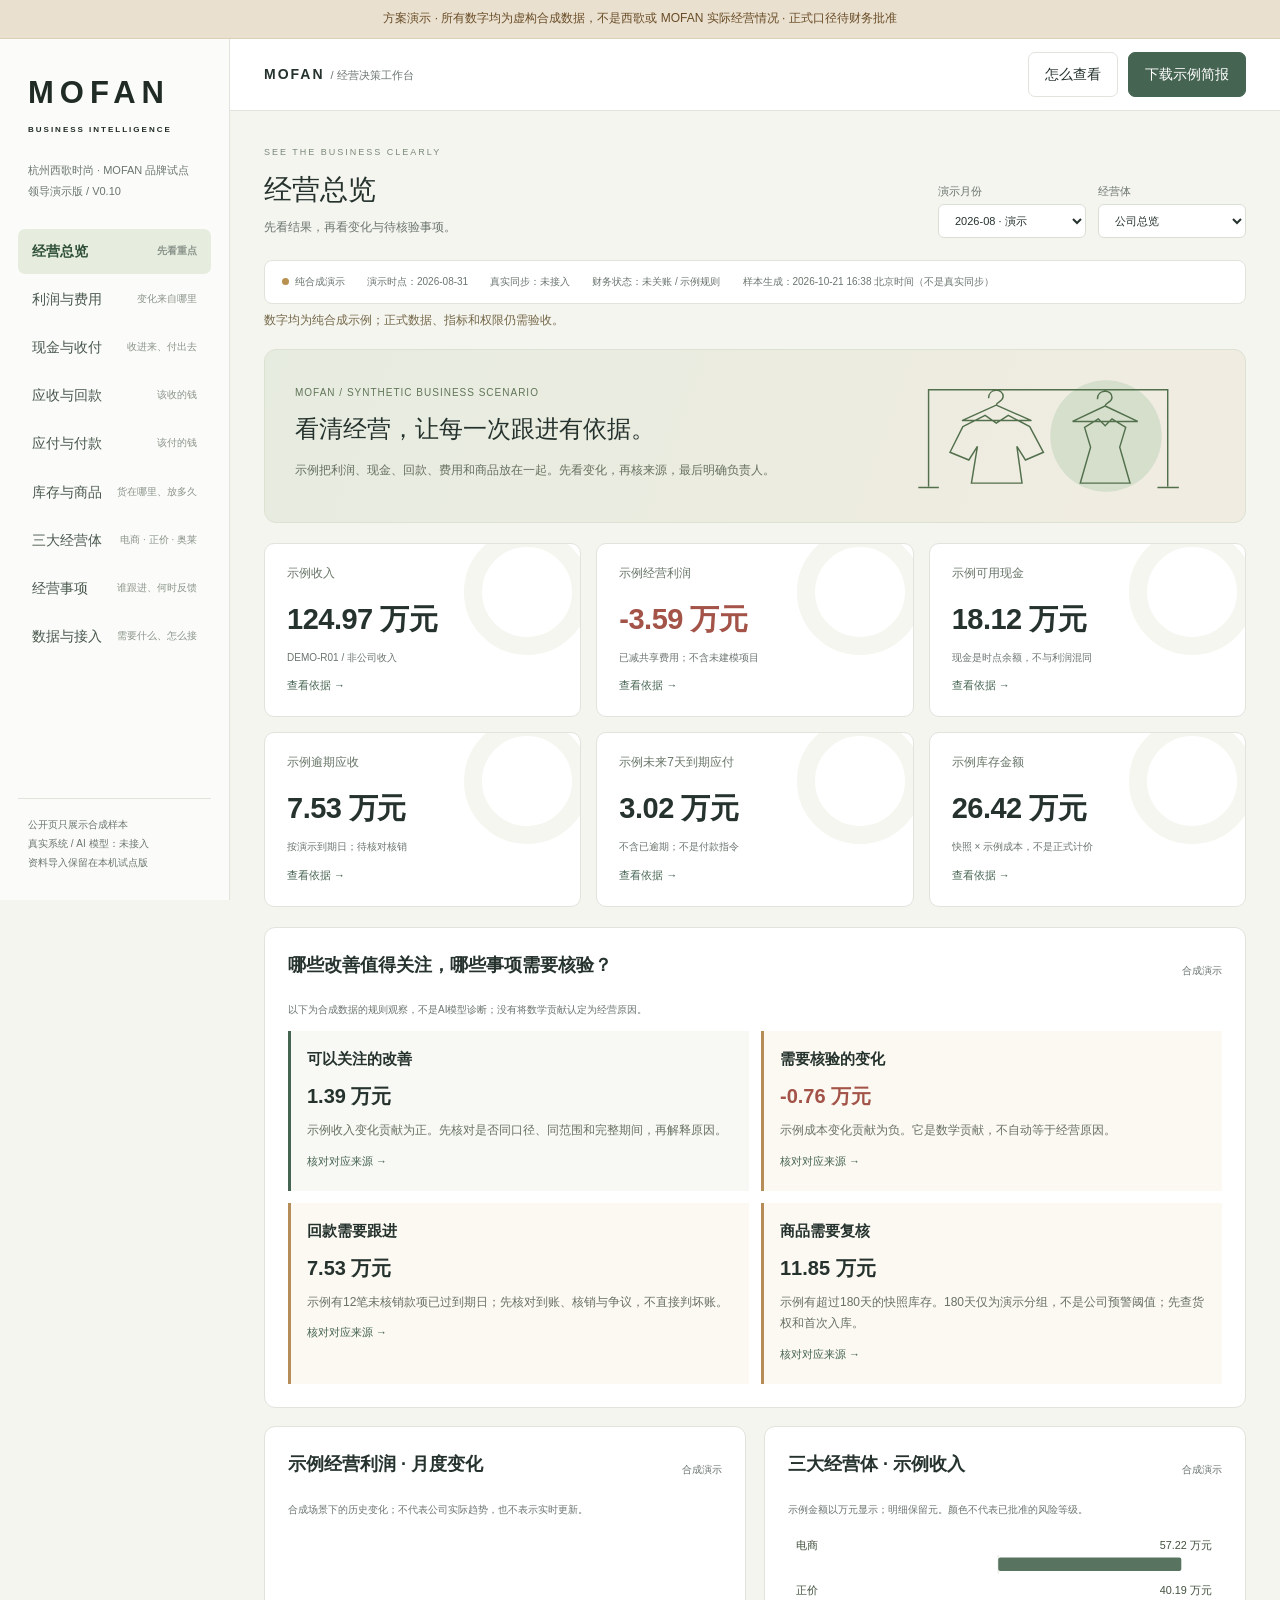
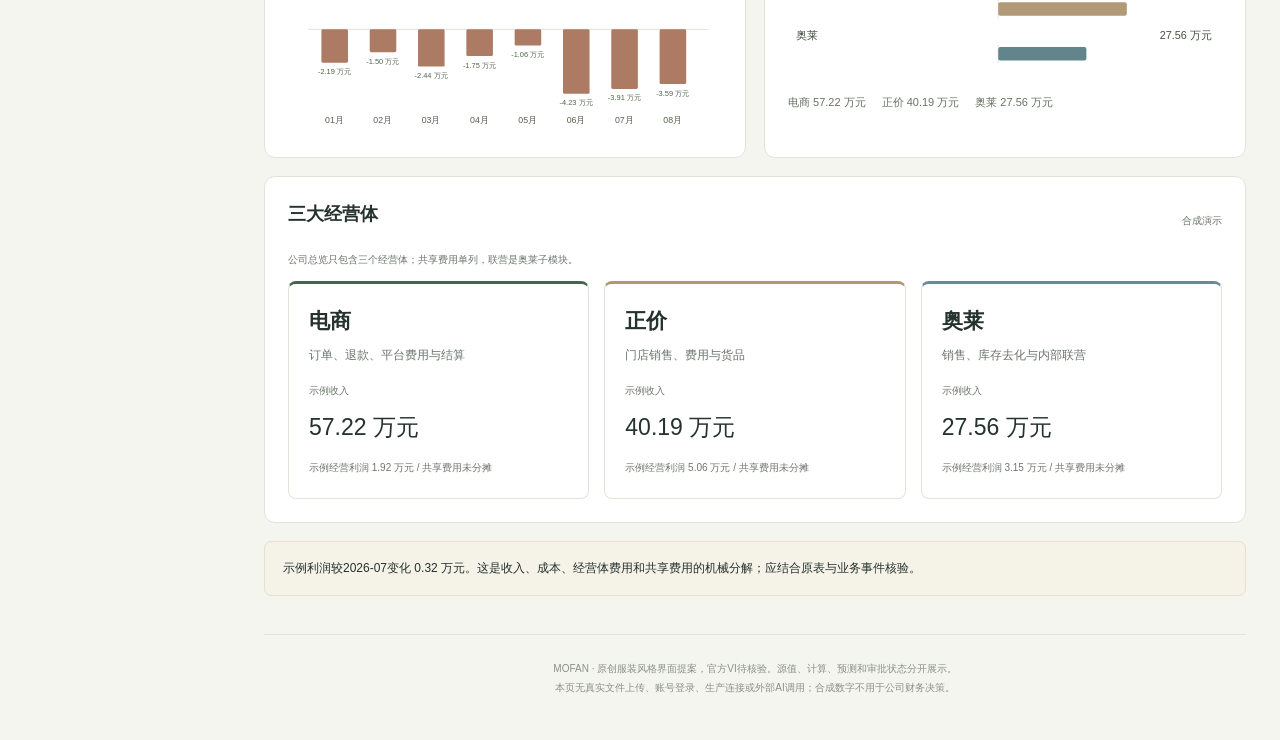
==== index.html @ a92bc0ab "Publish synthetic MOFAN leadership website with setup guide" ====
<!doctype html><html lang="zh-CN"><head><meta charset="utf-8"><meta name="viewport" content="width=device-width,initial-scale=1"><meta name="robots" content="noindex,nofollow"><meta http-equiv="Content-Security-Policy" content="default-src 'self';script-src 'self';style-src 'self';img-src 'self' data:;connect-src 'none';object-src 'none';base-uri 'none';form-action 'none'"><title>MOFAN · 经营驾驶舱｜合成方案演示</title><link rel="stylesheet" href="style.css"><script src="data.js" defer></script><script src="core.js" defer></script><script src="app.js" defer></script></head><body>
<div class="demo-ribbon">方案演示 · 所有数字均为虚构合成数据，不是西歌或 MOFAN 实际经营情况 · 正式口径待财务批准</div>
<aside class="sidebar"><a class="brand" href="#overview">MOFAN<span>BUSINESS INTELLIGENCE</span></a><p class="brand-caption">杭州西歌时尚 · MOFAN 品牌试点<br>领导演示版 / V0.10</p><nav aria-label="经营分析"><button data-page="overview" class="active">经营总览<span>先看重点</span></button><button data-page="profit">利润与费用<span>变化来自哪里</span></button><button data-page="cash">现金与收付<span>收进来、付出去</span></button><button data-page="receivables">应收与回款<span>该收的钱</span></button><button data-page="payables">应付与付款<span>该付的钱</span></button><button data-page="inventory">库存与商品<span>货在哪里、放多久</span></button><button data-page="units">三大经营体<span>电商 · 正价 · 奥莱</span></button><button data-page="actions">经营事项<span>谁跟进、何时反馈</span></button><button data-page="connections">数据与接入<span>需要什么、怎么接</span></button></nav><div class="sidebar-note">公开页只展示合成样本<br>真实系统 / AI 模型：未接入<br>资料导入保留在本机试点版</div></aside>
<div class="workspace"><header><div>MOFAN <span>/ 经营决策工作台</span></div><div class="toolbar"><button id="help-button" class="quiet">怎么查看</button><button id="report-button">下载示例简报</button></div></header><main>
<div class="heading"><div><span class="eyebrow">SEE THE BUSINESS CLEARLY</span><h1 id="page-title">经营总览</h1><p id="page-subtitle"></p></div><div class="filters"><label>演示月份<select id="period"></select></label><label id="unit-label">经营体<select id="unit"><option value="">公司总览</option><option value="ecommerce">电商</option><option value="direct">正价</option><option value="outlet">奥莱</option></select></label></div></div>
<div class="status-strip"><span><i></i>纯合成演示</span><span id="asof"></span><span>真实同步：未接入</span><span>财务状态：未关账 / 示例规则</span><span id="snapshot-time"></span></div>
<p id="feedback" role="status" aria-live="polite"></p><div id="page-content"></div>
<footer>MOFAN · 原创服装风格界面提案，官方VI待核验。源值、计算、预测和审批状态分开展示。<br>本页无真实文件上传、账号登录、生产连接或外部AI调用；合成数字不用于公司财务决策。</footer>
</main></div>
<dialog id="detail-dialog"><div class="dialog-heading"><div><span class="eyebrow">EVIDENCE & DETAILS / DEMO ONLY</span><h2 id="detail-title"></h2></div><button id="close-dialog" class="quiet">关闭 ×</button></div><p id="detail-note"></p><div class="table-tools"><label>搜索明细<input id="detail-search" placeholder="单据 / 合作方 / 商品 / 来源编号"></label><label>排序<select id="detail-sort"><option value="id">来源编号</option><option value="amount_desc">金额从高到低</option><option value="amount_asc">金额从低到高</option></select></label></div><div id="detail-table" class="table-wrap"></div><div class="pagination"><button id="detail-prev" class="quiet">上一页</button><span id="detail-page"></span><button id="detail-next" class="quiet">下一页</button></div><p class="source-note" id="detail-source"></p><a id="source-download" href="assets/DEMO-经营样本.xlsx" download>下载本页对应的合成来源工作簿 →</a></dialog>
<noscript>请启用JavaScript查看交互演示。所有页面只使用合成样本，无真实数据连接。</noscript></body></html>
---- style.css ----
:root{--ink:#25322d;--muted:#6b756e;--green:#466452;--sage:#e5ebe1;--line:#e0e4dc;--paper:#f5f5f0;--orange:#a76a35;--red:#a35347;--blue:#557c85}*{box-sizing:border-box}body{margin:0;font:14px/1.65 -apple-system,BlinkMacSystemFont,"Segoe UI","Microsoft YaHei",sans-serif;color:var(--ink);background:var(--paper)}button,input,select{font:inherit}button,a{touch-action:manipulation}button{cursor:pointer;background:var(--green);border:1px solid var(--green);border-radius:7px;padding:10px 16px;color:#fff;font-weight:500}button:hover{filter:brightness(.95)}button:disabled{opacity:.45;cursor:default}.quiet{background:#fff;border-color:var(--line);color:var(--ink)}a{color:var(--green)}.demo-ribbon{position:sticky;top:0;z-index:30;background:#eae0cf;color:#684c27;text-align:center;padding:9px 18px;font-size:12px;border-bottom:1px solid #dcd0b8}.sidebar{position:fixed;left:0;top:39px;bottom:0;width:230px;background:#fbfcf9;border-right:1px solid var(--line);padding:28px 18px;display:flex;flex-direction:column}.brand{font-size:31px;letter-spacing:6px;text-decoration:none;font-weight:600;color:#202b25;padding:0 10px}.brand span{display:block;font-size:8px;letter-spacing:2px;margin-top:5px}.brand-caption{font-size:11px;line-height:1.9;color:var(--muted);padding:0 10px;margin:24px 0}.sidebar nav{overflow:auto}.sidebar nav button{display:block;width:100%;text-align:left;background:none;color:#4a584e;border:0;padding:11px 14px;margin:3px 0;font-size:14px}.sidebar nav button span{font-size:10px;float:right;color:#8b948b;margin-top:3px}.sidebar nav button.active{background:#e6eddf;color:#2f5037;font-weight:600}.sidebar-note{font-size:10px;color:var(--muted);line-height:1.9;margin-top:auto;border-top:1px solid var(--line);padding:16px 10px 0}.workspace{margin-left:230px}header{height:72px;background:#fff;border-bottom:1px solid var(--line);padding:0 34px;display:flex;justify-content:space-between;align-items:center;gap:14px}header>div:first-child{font-weight:600;letter-spacing:2px}header span{font-size:11px;font-weight:400;letter-spacing:0;color:var(--muted)}.toolbar{display:flex;gap:10px;flex-wrap:wrap}main{max-width:1600px;margin:auto;padding:28px 34px}.heading{display:flex;justify-content:space-between;align-items:flex-end;gap:18px;margin-bottom:22px}.eyebrow{font-size:9px;letter-spacing:2px;color:#7b8979}h1{font-size:28px;font-weight:550;margin:5px 0}h2{font-size:18px;margin:0 0 12px;font-weight:600}h3{font-size:15px;margin:0 0 8px}p{margin:7px 0 12px}.heading p{color:var(--muted);font-size:12px;margin:0}.filters{display:flex;gap:12px;flex-shrink:0}label{display:block;font-size:11px;color:var(--muted)}select,input{display:block;background:#fff;color:var(--ink);border:1px solid #d9dfd4;border-radius:6px;padding:9px 12px;margin-top:4px;min-width:148px}.status-strip{display:flex;flex-wrap:wrap;gap:12px 22px;font-size:10px;color:var(--muted);padding:13px 17px;border:1px solid var(--line);border-radius:8px;background:#fff}.status-strip i{display:inline-block;width:7px;height:7px;background:#b89050;border-radius:50%;margin-right:6px}#feedback{font-size:12px;min-height:14px;color:#746848}.hero{display:grid;grid-template-columns:1.8fr 1fr;align-items:center;background:linear-gradient(110deg,#e7ece0,#f1ece1);border:1px solid #dbe2d2;border-radius:12px;padding:26px 30px;margin:18px 0}.hero h2{font-size:24px;font-weight:500;margin:6px 0 12px}.hero p{font-size:12px;color:#65705f}.hero svg{width:100%;height:120px}.hero-tag{font-size:10px;letter-spacing:1px;color:#617558}.kpi-grid{display:grid;grid-template-columns:repeat(3,minmax(0,1fr));gap:15px;margin:20px 0}.kpi{background:#fff;border:1px solid var(--line);border-radius:10px;padding:20px 22px;position:relative;overflow:hidden}.kpi:before{content:"";position:absolute;right:-10px;top:-15px;width:90px;height:90px;border:18px solid #f4f6ef;border-radius:50%}.kpi>span{display:block;color:#687568;font-size:12px}.kpi strong{display:block;font-size:29px;font-weight:600;letter-spacing:-.5px;margin:12px 0 6px;position:relative;overflow-wrap:anywhere}.kpi small{display:block;font-size:10px;color:var(--muted)}.kpi .kpi-link{background:none;border:0;color:var(--green);padding:10px 0 0;font-size:11px}.negative{color:var(--red)}.positive{color:var(--green)}.grid{display:grid;grid-template-columns:repeat(2,minmax(0,1fr));gap:18px;margin:18px 0}.panel{border:1px solid var(--line);background:#fff;border-radius:11px;padding:23px;min-width:0;margin:18px 0}.grid>.panel{margin:0}.panel-head{display:flex;justify-content:space-between;align-items:center;gap:12px;margin-bottom:9px}.panel-head small,.panel-note{font-size:10px;color:var(--muted)}.panel-note{line-height:1.8}.chart{width:100%;display:block;height:auto}.chart-legend{display:flex;gap:8px 16px;flex-wrap:wrap;font-size:11px;color:#677361;margin-top:8px}.chip,.badge{display:inline-block;padding:4px 8px;background:#eef2e8;border:1px solid #e0e7d6;color:#5d7052;font-size:10px;border-radius:4px}.chip.warn{background:#f6ebdf;color:#986331;border-color:#ecdac1}.insight-grid{display:grid;grid-template-columns:repeat(2,minmax(0,1fr));gap:12px}.insight{background:#f8f9f4;border-left:3px solid var(--green);padding:16px}.insight.attention{border-left-color:#b68d59;background:#fcf9f3}.insight strong{display:block;margin:7px 0;font-size:20px}.insight p{font-size:12px;color:#687163;line-height:1.8;margin-bottom:5px}.insight button{background:none;border:0;padding:5px 0;color:var(--green);font-size:11px}.unit-grid{display:grid;grid-template-columns:repeat(3,minmax(0,1fr));gap:15px}.unit-tile{border:1px solid var(--line);border-top:3px solid var(--green);padding:20px;border-radius:8px;background:#fff;text-align:left;color:var(--ink)}.unit-tile:nth-child(2){border-top-color:#b19775}.unit-tile:nth-child(3){border-top-color:#6a8b92}.unit-tile h3{font-size:21px}.unit-tile p{font-size:12px;color:var(--muted)}.unit-tile strong{font-size:23px;font-weight:500;display:block;margin:8px 0}.unit-tile>small{font-size:10px;color:#6f776d}.metric-row{display:flex;justify-content:space-between;border-bottom:1px solid #edf0e7;padding:10px 0;font-size:12px;gap:12px}.metric-row strong{font-size:15px}.note-box{background:#f5f2e8;border:1px solid #e8dfcd;padding:15px 18px;font-size:12px;line-height:1.9;border-radius:7px;margin:16px 0}.table-wrap{overflow:auto}table{width:100%;border-collapse:collapse;font-size:12px}th{text-align:left;background:#f4f6ef;font-size:11px;color:#687460;font-weight:500;white-space:nowrap}th,td{padding:12px;border-bottom:1px solid #e9ede2;vertical-align:top}td{min-width:80px}td button{font-size:11px;padding:6px 10px}.table-tools{display:flex;gap:12px;margin:16px 0;flex-wrap:wrap}.pagination{display:flex;justify-content:flex-end;align-items:center;gap:12px;margin-top:17px;font-size:12px}.source-note{font-size:10px;color:var(--muted);overflow-wrap:anywhere}.connection-grid{display:grid;grid-template-columns:repeat(3,minmax(0,1fr));gap:12px}.connection-card{border:1px solid var(--line);padding:18px;border-radius:9px}.connection-card h3{margin-bottom:12px}.connection-card p{font-size:11px;color:var(--muted)}.steps{display:grid;grid-template-columns:repeat(4,minmax(0,1fr));gap:12px}.step{padding:15px;border-top:2px solid #b5c4a8;background:#f6f8f1}.step p{font-size:11px;color:var(--muted)}footer{text-align:center;font-size:10px;line-height:1.9;color:#8a9185;margin:38px 0 15px;border-top:1px solid var(--line);padding-top:24px}dialog{width:min(1120px,95vw);max-height:90vh;border:1px solid #dce3d2;border-radius:12px;padding:25px;color:var(--ink)}dialog::backdrop{background:#18231e88}.dialog-heading{display:flex;justify-content:space-between;gap:16px}dialog p{font-size:12px;color:var(--muted)}dialog a{font-size:12px}@media(max-width:1100px){.kpi-grid{grid-template-columns:repeat(2,minmax(0,1fr))}.heading{flex-wrap:wrap}.sidebar{width:200px;padding:22px 12px}.workspace{margin-left:200px}main{padding:24px}.unit-grid,.connection-grid{grid-template-columns:1fr}.steps{grid-template-columns:repeat(2,1fr)}}@media(max-width:760px){.demo-ribbon{position:static;font-size:10px}.sidebar{position:static;width:100%;height:auto;padding:15px}.brand{font-size:26px}.brand span{display:inline;font-size:7px;letter-spacing:1px;margin-left:12px}.brand-caption,.sidebar-note{display:none}.sidebar nav{display:flex;overflow:auto;gap:7px;margin-top:13px}.sidebar nav button{width:auto;white-space:nowrap;padding:9px 12px;font-size:12px}.sidebar nav button span{display:none}.workspace{margin:0}header{padding:12px 16px;height:auto;flex-wrap:wrap}header>div:first-child{font-size:12px}header button{font-size:11px;padding:8px 10px}main{padding:20px 15px}.filters{width:100%;flex-wrap:wrap}select{min-width:135px}.status-strip{gap:6px 12px;font-size:9px}.hero{grid-template-columns:1fr;padding:21px}.hero svg{height:85px}.hero h2{font-size:21px}.kpi-grid{gap:10px}.kpi{padding:16px}.kpi strong{font-size:23px}.kpi small{font-size:9px}.grid,.insight-grid{grid-template-columns:1fr}.panel{padding:18px}.panel h2{font-size:16px}.steps{grid-template-columns:1fr}.panel-head{flex-wrap:wrap}.table-tools{flex-direction:column}dialog{padding:18px}.chart-legend{font-size:10px}}
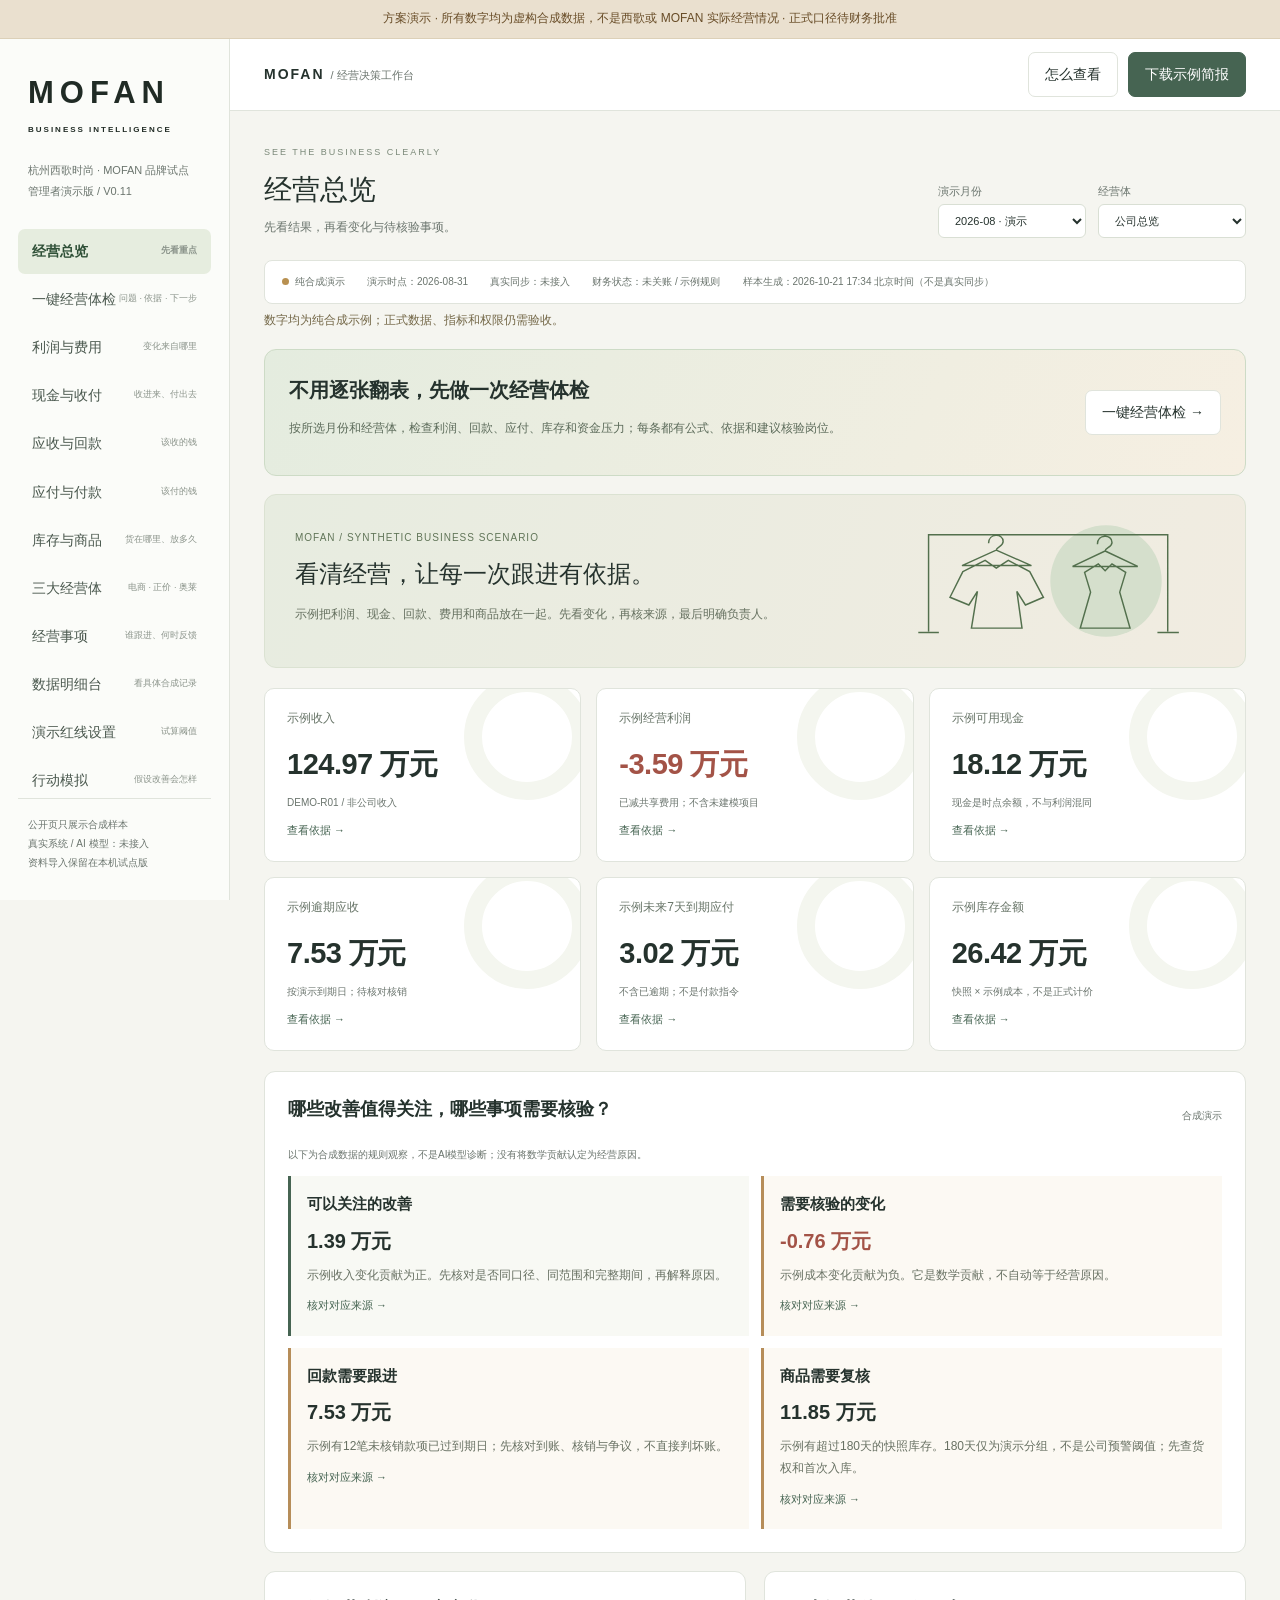
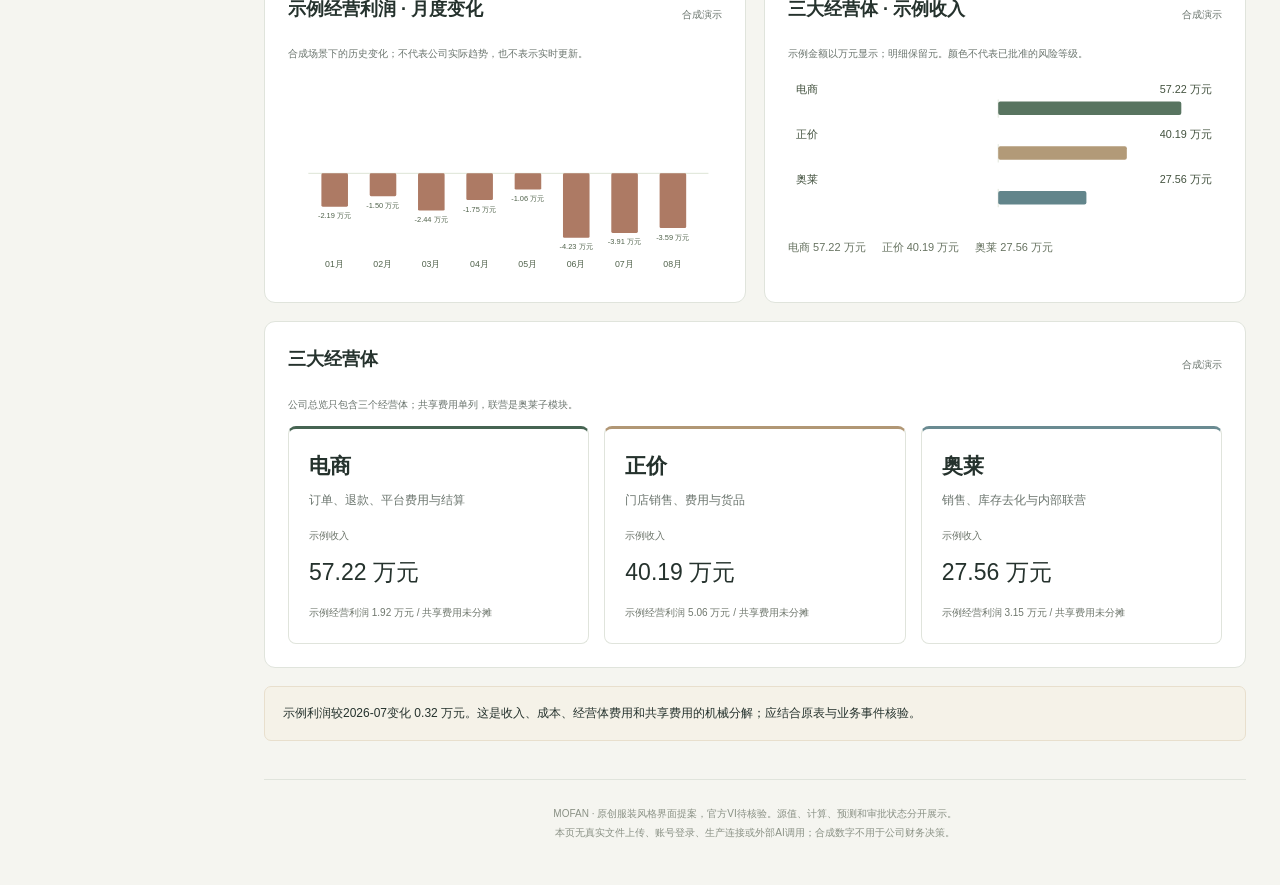
==== commit 348d24a8: "Upgrade V0.11 with explainable business checks, demo redlines and management guide" ====
--- a/index.html
+++ b/index.html
@@ -1,6 +1,6 @@
-<!doctype html><html lang="zh-CN"><head><meta charset="utf-8"><meta name="viewport" content="width=device-width,initial-scale=1"><meta name="robots" content="noindex,nofollow"><meta http-equiv="Content-Security-Policy" content="default-src 'self';script-src 'self';style-src 'self';img-src 'self' data:;connect-src 'none';object-src 'none';base-uri 'none';form-action 'none'"><title>MOFAN · 经营驾驶舱｜合成方案演示</title><link rel="stylesheet" href="style.css"><script src="data.js" defer></script><script src="core.js" defer></script><script src="app.js" defer></script></head><body>
+<!doctype html><html lang="zh-CN"><head><meta charset="utf-8"><meta name="viewport" content="width=device-width,initial-scale=1"><meta name="robots" content="noindex,nofollow"><meta http-equiv="Content-Security-Policy" content="default-src 'self';script-src 'self';style-src 'self';img-src 'self' data:;connect-src 'none';object-src 'none';base-uri 'none';form-action 'none'"><title>MOFAN · 经营驾驶舱｜合成方案演示</title><link rel="stylesheet" href="style.css"><script src="data.js" defer></script><script src="core.js" defer></script><script src="risk-core.js" defer></script><script src="management.js" defer></script><script src="app.js" defer></script></head><body>
 <div class="demo-ribbon">方案演示 · 所有数字均为虚构合成数据，不是西歌或 MOFAN 实际经营情况 · 正式口径待财务批准</div>
-<aside class="sidebar"><a class="brand" href="#overview">MOFAN<span>BUSINESS INTELLIGENCE</span></a><p class="brand-caption">杭州西歌时尚 · MOFAN 品牌试点<br>领导演示版 / V0.10</p><nav aria-label="经营分析"><button data-page="overview" class="active">经营总览<span>先看重点</span></button><button data-page="profit">利润与费用<span>变化来自哪里</span></button><button data-page="cash">现金与收付<span>收进来、付出去</span></button><button data-page="receivables">应收与回款<span>该收的钱</span></button><button data-page="payables">应付与付款<span>该付的钱</span></button><button data-page="inventory">库存与商品<span>货在哪里、放多久</span></button><button data-page="units">三大经营体<span>电商 · 正价 · 奥莱</span></button><button data-page="actions">经营事项<span>谁跟进、何时反馈</span></button><button data-page="connections">数据与接入<span>需要什么、怎么接</span></button></nav><div class="sidebar-note">公开页只展示合成样本<br>真实系统 / AI 模型：未接入<br>资料导入保留在本机试点版</div></aside>
+<aside class="sidebar"><a class="brand" href="#overview">MOFAN<span>BUSINESS INTELLIGENCE</span></a><p class="brand-caption">杭州西歌时尚 · MOFAN 品牌试点<br>管理者演示版 / V0.11</p><nav aria-label="经营分析"><button data-page="overview" class="active">经营总览<span>先看重点</span></button><button data-page="diagnosis">一键经营体检<span>问题 · 依据 · 下一步</span></button><button data-page="profit">利润与费用<span>变化来自哪里</span></button><button data-page="cash">现金与收付<span>收进来、付出去</span></button><button data-page="receivables">应收与回款<span>该收的钱</span></button><button data-page="payables">应付与付款<span>该付的钱</span></button><button data-page="inventory">库存与商品<span>货在哪里、放多久</span></button><button data-page="units">三大经营体<span>电商 · 正价 · 奥莱</span></button><button data-page="actions">经营事项<span>谁跟进、何时反馈</span></button><button data-page="datahub">数据明细台<span>看具体合成记录</span></button><button data-page="watchrules">演示红线设置<span>试算阈值</span></button><button data-page="scenario">行动模拟<span>假设改善会怎样</span></button><button data-page="guide">使用说明<span>四步上手 / 模型边界</span></button><button data-page="connections">数据与接入<span>需要什么、怎么接</span></button></nav><div class="sidebar-note">公开页只展示合成样本<br>真实系统 / AI 模型：未接入<br>资料导入保留在本机试点版</div></aside>
 <div class="workspace"><header><div>MOFAN <span>/ 经营决策工作台</span></div><div class="toolbar"><button id="help-button" class="quiet">怎么查看</button><button id="report-button">下载示例简报</button></div></header><main>
 <div class="heading"><div><span class="eyebrow">SEE THE BUSINESS CLEARLY</span><h1 id="page-title">经营总览</h1><p id="page-subtitle"></p></div><div class="filters"><label>演示月份<select id="period"></select></label><label id="unit-label">经营体<select id="unit"><option value="">公司总览</option><option value="ecommerce">电商</option><option value="direct">正价</option><option value="outlet">奥莱</option></select></label></div></div>
 <div class="status-strip"><span><i></i>纯合成演示</span><span id="asof"></span><span>真实同步：未接入</span><span>财务状态：未关账 / 示例规则</span><span id="snapshot-time"></span></div>
--- a/style.css
+++ b/style.css
@@ -1 +1,6 @@
 :root{--ink:#25322d;--muted:#6b756e;--green:#466452;--sage:#e5ebe1;--line:#e0e4dc;--paper:#f5f5f0;--orange:#a76a35;--red:#a35347;--blue:#557c85}*{box-sizing:border-box}body{margin:0;font:14px/1.65 -apple-system,BlinkMacSystemFont,"Segoe UI","Microsoft YaHei",sans-serif;color:var(--ink);background:var(--paper)}button,input,select{font:inherit}button,a{touch-action:manipulation}button{cursor:pointer;background:var(--green);border:1px solid var(--green);border-radius:7px;padding:10px 16px;color:#fff;font-weight:500}button:hover{filter:brightness(.95)}button:disabled{opacity:.45;cursor:default}.quiet{background:#fff;border-color:var(--line);color:var(--ink)}a{color:var(--green)}.demo-ribbon{position:sticky;top:0;z-index:30;background:#eae0cf;color:#684c27;text-align:center;padding:9px 18px;font-size:12px;border-bottom:1px solid #dcd0b8}.sidebar{position:fixed;left:0;top:39px;bottom:0;width:230px;background:#fbfcf9;border-right:1px solid var(--line);padding:28px 18px;display:flex;flex-direction:column}.brand{font-size:31px;letter-spacing:6px;text-decoration:none;font-weight:600;color:#202b25;padding:0 10px}.brand span{display:block;font-size:8px;letter-spacing:2px;margin-top:5px}.brand-caption{font-size:11px;line-height:1.9;color:var(--muted);padding:0 10px;margin:24px 0}.sidebar nav{overflow:auto}.sidebar nav button{display:block;width:100%;text-align:left;background:none;color:#4a584e;border:0;padding:11px 14px;margin:3px 0;font-size:14px}.sidebar nav button span{font-size:10px;float:right;color:#8b948b;margin-top:3px}.sidebar nav button.active{background:#e6eddf;color:#2f5037;font-weight:600}.sidebar-note{font-size:10px;color:var(--muted);line-height:1.9;margin-top:auto;border-top:1px solid var(--line);padding:16px 10px 0}.workspace{margin-left:230px}header{height:72px;background:#fff;border-bottom:1px solid var(--line);padding:0 34px;display:flex;justify-content:space-between;align-items:center;gap:14px}header>div:first-child{font-weight:600;letter-spacing:2px}header span{font-size:11px;font-weight:400;letter-spacing:0;color:var(--muted)}.toolbar{display:flex;gap:10px;flex-wrap:wrap}main{max-width:1600px;margin:auto;padding:28px 34px}.heading{display:flex;justify-content:space-between;align-items:flex-end;gap:18px;margin-bottom:22px}.eyebrow{font-size:9px;letter-spacing:2px;color:#7b8979}h1{font-size:28px;font-weight:550;margin:5px 0}h2{font-size:18px;margin:0 0 12px;font-weight:600}h3{font-size:15px;margin:0 0 8px}p{margin:7px 0 12px}.heading p{color:var(--muted);font-size:12px;margin:0}.filters{display:flex;gap:12px;flex-shrink:0}label{display:block;font-size:11px;color:var(--muted)}select,input{display:block;background:#fff;color:var(--ink);border:1px solid #d9dfd4;border-radius:6px;padding:9px 12px;margin-top:4px;min-width:148px}.status-strip{display:flex;flex-wrap:wrap;gap:12px 22px;font-size:10px;color:var(--muted);padding:13px 17px;border:1px solid var(--line);border-radius:8px;background:#fff}.status-strip i{display:inline-block;width:7px;height:7px;background:#b89050;border-radius:50%;margin-right:6px}#feedback{font-size:12px;min-height:14px;color:#746848}.hero{display:grid;grid-template-columns:1.8fr 1fr;align-items:center;background:linear-gradient(110deg,#e7ece0,#f1ece1);border:1px solid #dbe2d2;border-radius:12px;padding:26px 30px;margin:18px 0}.hero h2{font-size:24px;font-weight:500;margin:6px 0 12px}.hero p{font-size:12px;color:#65705f}.hero svg{width:100%;height:120px}.hero-tag{font-size:10px;letter-spacing:1px;color:#617558}.kpi-grid{display:grid;grid-template-columns:repeat(3,minmax(0,1fr));gap:15px;margin:20px 0}.kpi{background:#fff;border:1px solid var(--line);border-radius:10px;padding:20px 22px;position:relative;overflow:hidden}.kpi:before{content:"";position:absolute;right:-10px;top:-15px;width:90px;height:90px;border:18px solid #f4f6ef;border-radius:50%}.kpi>span{display:block;color:#687568;font-size:12px}.kpi strong{display:block;font-size:29px;font-weight:600;letter-spacing:-.5px;margin:12px 0 6px;position:relative;overflow-wrap:anywhere}.kpi small{display:block;font-size:10px;color:var(--muted)}.kpi .kpi-link{background:none;border:0;color:var(--green);padding:10px 0 0;font-size:11px}.negative{color:var(--red)}.positive{color:var(--green)}.grid{display:grid;grid-template-columns:repeat(2,minmax(0,1fr));gap:18px;margin:18px 0}.panel{border:1px solid var(--line);background:#fff;border-radius:11px;padding:23px;min-width:0;margin:18px 0}.grid>.panel{margin:0}.panel-head{display:flex;justify-content:space-between;align-items:center;gap:12px;margin-bottom:9px}.panel-head small,.panel-note{font-size:10px;color:var(--muted)}.panel-note{line-height:1.8}.chart{width:100%;display:block;height:auto}.chart-legend{display:flex;gap:8px 16px;flex-wrap:wrap;font-size:11px;color:#677361;margin-top:8px}.chip,.badge{display:inline-block;padding:4px 8px;background:#eef2e8;border:1px solid #e0e7d6;color:#5d7052;font-size:10px;border-radius:4px}.chip.warn{background:#f6ebdf;color:#986331;border-color:#ecdac1}.insight-grid{display:grid;grid-template-columns:repeat(2,minmax(0,1fr));gap:12px}.insight{background:#f8f9f4;border-left:3px solid var(--green);padding:16px}.insight.attention{border-left-color:#b68d59;background:#fcf9f3}.insight strong{display:block;margin:7px 0;font-size:20px}.insight p{font-size:12px;color:#687163;line-height:1.8;margin-bottom:5px}.insight button{background:none;border:0;padding:5px 0;color:var(--green);font-size:11px}.unit-grid{display:grid;grid-template-columns:repeat(3,minmax(0,1fr));gap:15px}.unit-tile{border:1px solid var(--line);border-top:3px solid var(--green);padding:20px;border-radius:8px;background:#fff;text-align:left;color:var(--ink)}.unit-tile:nth-child(2){border-top-color:#b19775}.unit-tile:nth-child(3){border-top-color:#6a8b92}.unit-tile h3{font-size:21px}.unit-tile p{font-size:12px;color:var(--muted)}.unit-tile strong{font-size:23px;font-weight:500;display:block;margin:8px 0}.unit-tile>small{font-size:10px;color:#6f776d}.metric-row{display:flex;justify-content:space-between;border-bottom:1px solid #edf0e7;padding:10px 0;font-size:12px;gap:12px}.metric-row strong{font-size:15px}.note-box{background:#f5f2e8;border:1px solid #e8dfcd;padding:15px 18px;font-size:12px;line-height:1.9;border-radius:7px;margin:16px 0}.table-wrap{overflow:auto}table{width:100%;border-collapse:collapse;font-size:12px}th{text-align:left;background:#f4f6ef;font-size:11px;color:#687460;font-weight:500;white-space:nowrap}th,td{padding:12px;border-bottom:1px solid #e9ede2;vertical-align:top}td{min-width:80px}td button{font-size:11px;padding:6px 10px}.table-tools{display:flex;gap:12px;margin:16px 0;flex-wrap:wrap}.pagination{display:flex;justify-content:flex-end;align-items:center;gap:12px;margin-top:17px;font-size:12px}.source-note{font-size:10px;color:var(--muted);overflow-wrap:anywhere}.connection-grid{display:grid;grid-template-columns:repeat(3,minmax(0,1fr));gap:12px}.connection-card{border:1px solid var(--line);padding:18px;border-radius:9px}.connection-card h3{margin-bottom:12px}.connection-card p{font-size:11px;color:var(--muted)}.steps{display:grid;grid-template-columns:repeat(4,minmax(0,1fr));gap:12px}.step{padding:15px;border-top:2px solid #b5c4a8;background:#f6f8f1}.step p{font-size:11px;color:var(--muted)}footer{text-align:center;font-size:10px;line-height:1.9;color:#8a9185;margin:38px 0 15px;border-top:1px solid var(--line);padding-top:24px}dialog{width:min(1120px,95vw);max-height:90vh;border:1px solid #dce3d2;border-radius:12px;padding:25px;color:var(--ink)}dialog::backdrop{background:#18231e88}.dialog-heading{display:flex;justify-content:space-between;gap:16px}dialog p{font-size:12px;color:var(--muted)}dialog a{font-size:12px}@media(max-width:1100px){.kpi-grid{grid-template-columns:repeat(2,minmax(0,1fr))}.heading{flex-wrap:wrap}.sidebar{width:200px;padding:22px 12px}.workspace{margin-left:200px}main{padding:24px}.unit-grid,.connection-grid{grid-template-columns:1fr}.steps{grid-template-columns:repeat(2,1fr)}}@media(max-width:760px){.demo-ribbon{position:static;font-size:10px}.sidebar{position:static;width:100%;height:auto;padding:15px}.brand{font-size:26px}.brand span{display:inline;font-size:7px;letter-spacing:1px;margin-left:12px}.brand-caption,.sidebar-note{display:none}.sidebar nav{display:flex;overflow:auto;gap:7px;margin-top:13px}.sidebar nav button{width:auto;white-space:nowrap;padding:9px 12px;font-size:12px}.sidebar nav button span{display:none}.workspace{margin:0}header{padding:12px 16px;height:auto;flex-wrap:wrap}header>div:first-child{font-size:12px}header button{font-size:11px;padding:8px 10px}main{padding:20px 15px}.filters{width:100%;flex-wrap:wrap}select{min-width:135px}.status-strip{gap:6px 12px;font-size:9px}.hero{grid-template-columns:1fr;padding:21px}.hero svg{height:85px}.hero h2{font-size:21px}.kpi-grid{gap:10px}.kpi{padding:16px}.kpi strong{font-size:23px}.kpi small{font-size:9px}.grid,.insight-grid{grid-template-columns:1fr}.panel{padding:18px}.panel h2{font-size:16px}.steps{grid-template-columns:1fr}.panel-head{flex-wrap:wrap}.table-tools{flex-direction:column}dialog{padding:18px}.chart-legend{font-size:10px}}
+
+/* 管理者操作与体检，保留服装陈列风格及移动端。 */
+.quick-diagnosis,.decision-hero{background:linear-gradient(115deg,#e4ecdf,#f6efe2);border:1px solid #cddbc6;border-radius:12px;padding:24px;margin:18px 0}.quick-diagnosis{display:flex;align-items:center;justify-content:space-between;gap:20px}.quick-diagnosis p,.decision-hero p{font-size:12px;color:#5c6b5a}.quick-diagnosis button{flex-shrink:0}.management-tools{display:flex;gap:9px;flex-wrap:wrap;margin:14px 0}.management-tools button{font-size:12px}.diagnostic-grid{display:grid;grid-template-columns:repeat(2,minmax(0,1fr));gap:16px;margin:18px 0}.diagnostic-card{background:white;border:1px solid var(--line);border-top:4px solid #9aa597;border-radius:10px;padding:22px;min-width:0}.diagnostic-card.red{border-top-color:#a35347}.diagnostic-card.amber{border-top-color:#b88a48}.diagnostic-card h3{margin:12px 0}.diagnostic-card .diagnostic-value{font-size:25px;display:block}.diagnostic-card p{font-size:12px;color:#62705e;line-height:1.85}.diagnostic-card small{font-size:11px;color:#798473}.rule-input-grid{display:grid;grid-template-columns:repeat(2,minmax(0,1fr));gap:18px;margin:20px 0}.rule-input-grid label{font-size:12px}.rule-input-grid input{width:100%;min-width:0}.rule-input-grid small{font-size:10px;display:block;margin-top:6px}.guide-fold{border-bottom:1px solid var(--line);padding:16px 2px}.guide-fold summary{cursor:pointer;font-weight:600}.guide-fold p{color:#63705e;line-height:1.95;font-size:13px;margin-top:12px}.sidebar nav{min-height:0;flex:1}.sidebar-note{flex-shrink:0}.sidebar nav button span{font-size:9px}.quick-diagnosis h2{font-size:20px}@media(max-width:760px){.diagnostic-grid,.rule-input-grid{grid-template-columns:1fr}.quick-diagnosis{align-items:stretch;flex-direction:column}.sidebar nav{flex:none}.management-tools button{font-size:11px}.diagnostic-card{padding:18px}}
+
+.note-box,.diagnostic-card p,.diagnostic-card small{overflow-wrap:anywhere}
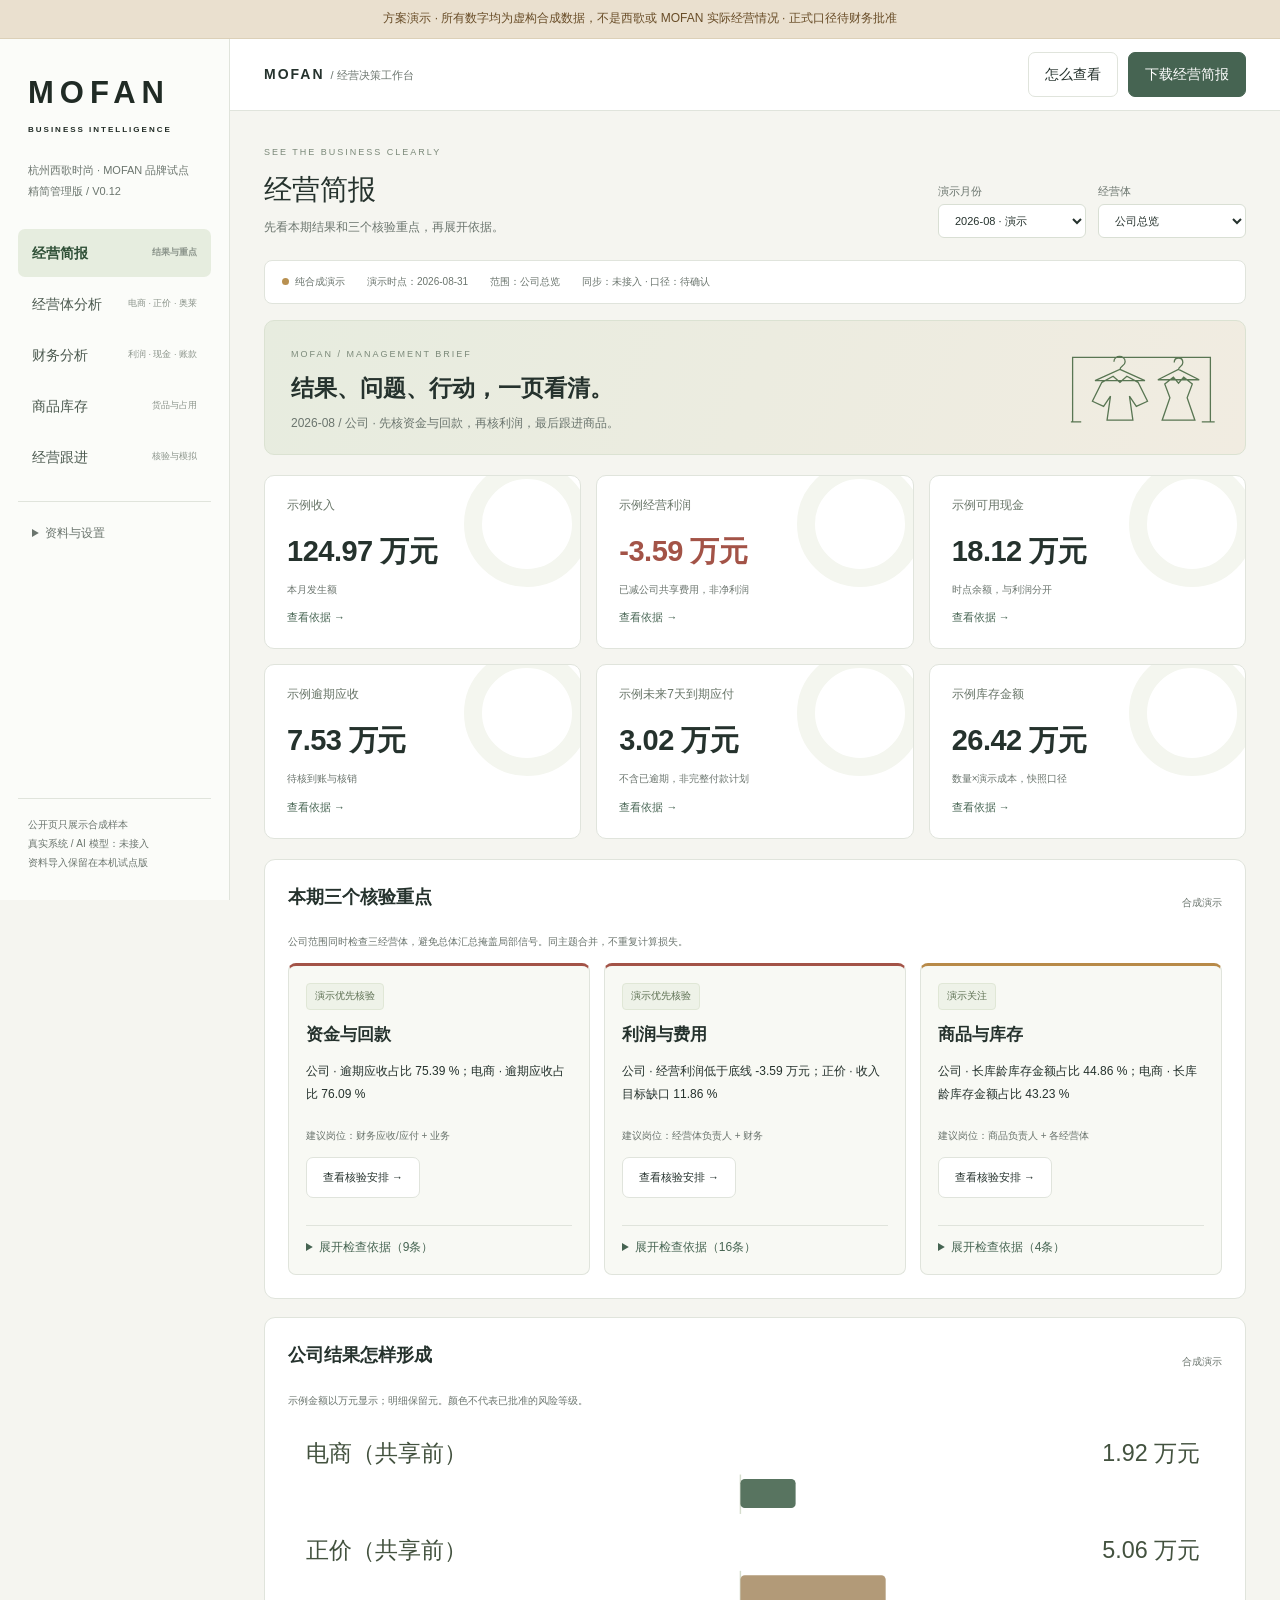
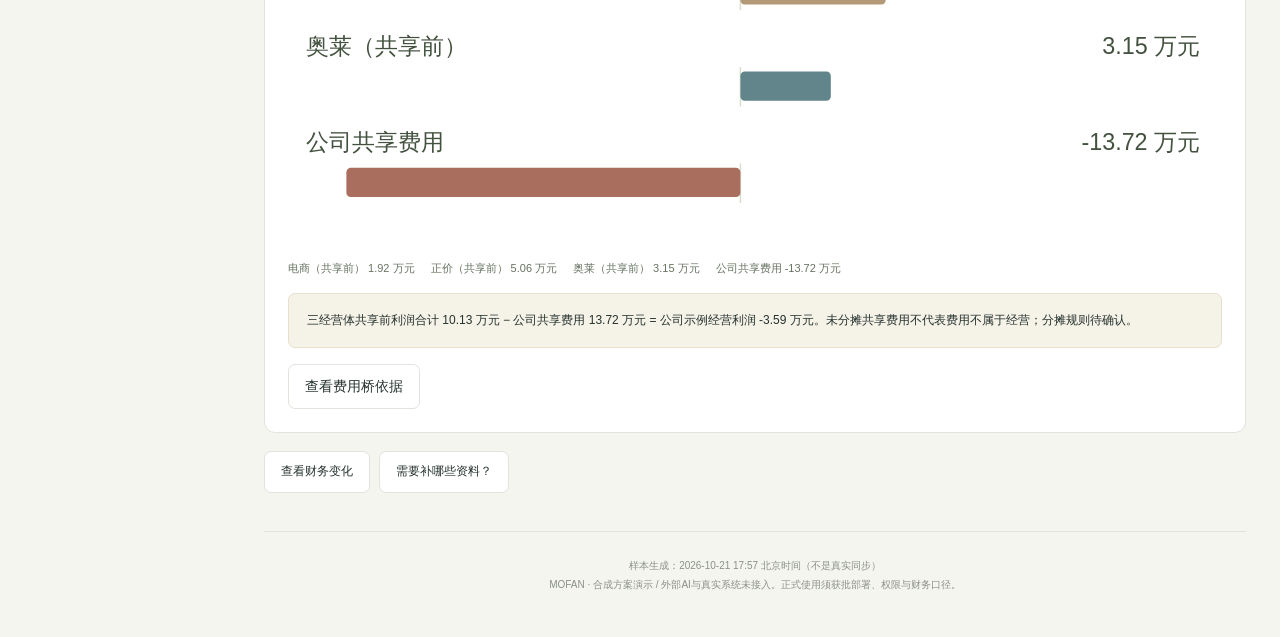
==== commit 41b7e279: "Simplify V0.12 into five management views with grouped checks and company profit bridge" ====
--- a/index.html
+++ b/index.html
@@ -1,11 +1,11 @@
 <!doctype html><html lang="zh-CN"><head><meta charset="utf-8"><meta name="viewport" content="width=device-width,initial-scale=1"><meta name="robots" content="noindex,nofollow"><meta http-equiv="Content-Security-Policy" content="default-src 'self';script-src 'self';style-src 'self';img-src 'self' data:;connect-src 'none';object-src 'none';base-uri 'none';form-action 'none'"><title>MOFAN · 经营驾驶舱｜合成方案演示</title><link rel="stylesheet" href="style.css"><script src="data.js" defer></script><script src="core.js" defer></script><script src="risk-core.js" defer></script><script src="management.js" defer></script><script src="app.js" defer></script></head><body>
 <div class="demo-ribbon">方案演示 · 所有数字均为虚构合成数据，不是西歌或 MOFAN 实际经营情况 · 正式口径待财务批准</div>
-<aside class="sidebar"><a class="brand" href="#overview">MOFAN<span>BUSINESS INTELLIGENCE</span></a><p class="brand-caption">杭州西歌时尚 · MOFAN 品牌试点<br>管理者演示版 / V0.11</p><nav aria-label="经营分析"><button data-page="overview" class="active">经营总览<span>先看重点</span></button><button data-page="diagnosis">一键经营体检<span>问题 · 依据 · 下一步</span></button><button data-page="profit">利润与费用<span>变化来自哪里</span></button><button data-page="cash">现金与收付<span>收进来、付出去</span></button><button data-page="receivables">应收与回款<span>该收的钱</span></button><button data-page="payables">应付与付款<span>该付的钱</span></button><button data-page="inventory">库存与商品<span>货在哪里、放多久</span></button><button data-page="units">三大经营体<span>电商 · 正价 · 奥莱</span></button><button data-page="actions">经营事项<span>谁跟进、何时反馈</span></button><button data-page="datahub">数据明细台<span>看具体合成记录</span></button><button data-page="watchrules">演示红线设置<span>试算阈值</span></button><button data-page="scenario">行动模拟<span>假设改善会怎样</span></button><button data-page="guide">使用说明<span>四步上手 / 模型边界</span></button><button data-page="connections">数据与接入<span>需要什么、怎么接</span></button></nav><div class="sidebar-note">公开页只展示合成样本<br>真实系统 / AI 模型：未接入<br>资料导入保留在本机试点版</div></aside>
-<div class="workspace"><header><div>MOFAN <span>/ 经营决策工作台</span></div><div class="toolbar"><button id="help-button" class="quiet">怎么查看</button><button id="report-button">下载示例简报</button></div></header><main>
+<aside class="sidebar"><a class="brand" href="#overview">MOFAN<span>BUSINESS INTELLIGENCE</span></a><p class="brand-caption">杭州西歌时尚 · MOFAN 品牌试点<br>精简管理版 / V0.12</p><nav aria-label="经营分析"><div class="nav-primary"><button data-page="overview" class="active">经营简报<span>结果与重点</span></button><button data-page="units">经营体分析<span>电商 · 正价 · 奥莱</span></button><button data-page="analysis">财务分析<span>利润 · 现金 · 账款</span></button><button data-page="inventory">商品库存<span>货品与占用</span></button><button data-page="actions">经营跟进<span>核验与模拟</span></button></div><details id="workspace-menu"><summary>资料与设置</summary><button data-page="workbench">专业工作台<span>明细 · 接入 · 规则</span></button></details></nav><div class="sidebar-note">公开页只展示合成样本<br>真实系统 / AI 模型：未接入<br>资料导入保留在本机试点版</div></aside>
+<div class="workspace"><header><div>MOFAN <span>/ 经营决策工作台</span></div><div class="toolbar"><button id="help-button" class="quiet">怎么查看</button><button id="report-button">下载经营简报</button></div></header><main>
 <div class="heading"><div><span class="eyebrow">SEE THE BUSINESS CLEARLY</span><h1 id="page-title">经营总览</h1><p id="page-subtitle"></p></div><div class="filters"><label>演示月份<select id="period"></select></label><label id="unit-label">经营体<select id="unit"><option value="">公司总览</option><option value="ecommerce">电商</option><option value="direct">正价</option><option value="outlet">奥莱</option></select></label></div></div>
-<div class="status-strip"><span><i></i>纯合成演示</span><span id="asof"></span><span>真实同步：未接入</span><span>财务状态：未关账 / 示例规则</span><span id="snapshot-time"></span></div>
+<div class="status-strip"><span><i></i>纯合成演示</span><span id="asof"></span><span id="scope-state"></span><span>同步：未接入 · 口径：待确认</span></div>
 <p id="feedback" role="status" aria-live="polite"></p><div id="page-content"></div>
-<footer>MOFAN · 原创服装风格界面提案，官方VI待核验。源值、计算、预测和审批状态分开展示。<br>本页无真实文件上传、账号登录、生产连接或外部AI调用；合成数字不用于公司财务决策。</footer>
+<footer><span id="snapshot-time"></span><br>MOFAN · 合成方案演示 / 外部AI与真实系统未接入。正式使用须获批部署、权限与财务口径。</footer>
 </main></div>
 <dialog id="detail-dialog"><div class="dialog-heading"><div><span class="eyebrow">EVIDENCE & DETAILS / DEMO ONLY</span><h2 id="detail-title"></h2></div><button id="close-dialog" class="quiet">关闭 ×</button></div><p id="detail-note"></p><div class="table-tools"><label>搜索明细<input id="detail-search" placeholder="单据 / 合作方 / 商品 / 来源编号"></label><label>排序<select id="detail-sort"><option value="id">来源编号</option><option value="amount_desc">金额从高到低</option><option value="amount_asc">金额从低到高</option></select></label></div><div id="detail-table" class="table-wrap"></div><div class="pagination"><button id="detail-prev" class="quiet">上一页</button><span id="detail-page"></span><button id="detail-next" class="quiet">下一页</button></div><p class="source-note" id="detail-source"></p><a id="source-download" href="assets/DEMO-经营样本.xlsx" download>下载本页对应的合成来源工作簿 →</a></dialog>
 <noscript>请启用JavaScript查看交互演示。所有页面只使用合成样本，无真实数据连接。</noscript></body></html>
--- a/style.css
+++ b/style.css
@@ -4,3 +4,11 @@
 .quick-diagnosis,.decision-hero{background:linear-gradient(115deg,#e4ecdf,#f6efe2);border:1px solid #cddbc6;border-radius:12px;padding:24px;margin:18px 0}.quick-diagnosis{display:flex;align-items:center;justify-content:space-between;gap:20px}.quick-diagnosis p,.decision-hero p{font-size:12px;color:#5c6b5a}.quick-diagnosis button{flex-shrink:0}.management-tools{display:flex;gap:9px;flex-wrap:wrap;margin:14px 0}.management-tools button{font-size:12px}.diagnostic-grid{display:grid;grid-template-columns:repeat(2,minmax(0,1fr));gap:16px;margin:18px 0}.diagnostic-card{background:white;border:1px solid var(--line);border-top:4px solid #9aa597;border-radius:10px;padding:22px;min-width:0}.diagnostic-card.red{border-top-color:#a35347}.diagnostic-card.amber{border-top-color:#b88a48}.diagnostic-card h3{margin:12px 0}.diagnostic-card .diagnostic-value{font-size:25px;display:block}.diagnostic-card p{font-size:12px;color:#62705e;line-height:1.85}.diagnostic-card small{font-size:11px;color:#798473}.rule-input-grid{display:grid;grid-template-columns:repeat(2,minmax(0,1fr));gap:18px;margin:20px 0}.rule-input-grid label{font-size:12px}.rule-input-grid input{width:100%;min-width:0}.rule-input-grid small{font-size:10px;display:block;margin-top:6px}.guide-fold{border-bottom:1px solid var(--line);padding:16px 2px}.guide-fold summary{cursor:pointer;font-weight:600}.guide-fold p{color:#63705e;line-height:1.95;font-size:13px;margin-top:12px}.sidebar nav{min-height:0;flex:1}.sidebar-note{flex-shrink:0}.sidebar nav button span{font-size:9px}.quick-diagnosis h2{font-size:20px}@media(max-width:760px){.diagnostic-grid,.rule-input-grid{grid-template-columns:1fr}.quick-diagnosis{align-items:stretch;flex-direction:column}.sidebar nav{flex:none}.management-tools button{font-size:11px}.diagnostic-card{padding:18px}}
 
 .note-box,.diagnostic-card p,.diagnostic-card small{overflow-wrap:anywhere}
+
+/* V0.12：五个日常入口，专业资料按需展开。 */
+.sidebar nav>details{margin-top:20px;border-top:1px solid var(--line);padding-top:14px}.sidebar summary{cursor:pointer;font-size:12px;color:var(--muted);padding:8px 14px}.topic-tabs{display:flex;gap:8px;flex-wrap:wrap;margin:16px 0 22px;border-bottom:1px solid var(--line);padding-bottom:12px}.topic-tabs button{padding:9px 18px}.brief-heading{display:flex;align-items:center;justify-content:space-between;gap:20px;padding:20px 26px;background:linear-gradient(110deg,#e7ecdf,#f1ece1);border:1px solid #dbe2d2;border-radius:10px;margin:16px 0}.brief-heading h2{font-size:23px;margin:6px 0}.brief-heading p{font-size:12px;color:var(--muted);margin:0}.brief-heading svg{width:155px;height:85px;flex-shrink:0}.priority-grid{display:grid;grid-template-columns:repeat(3,minmax(0,1fr));gap:14px}.priority-card{background:#f8f9f4;border:1px solid var(--line);border-top:3px solid #a4afa0;border-radius:8px;padding:17px;min-width:0}.priority-card.red{border-top-color:var(--red)}.priority-card.amber{border-top-color:#b88a48}.priority-card h3{margin:11px 0;font-size:17px}.priority-card p{font-size:12px;line-height:1.9;min-height:56px}.priority-card small{display:block;font-size:10px;color:var(--muted)}.priority-card>button{margin:13px 0;font-size:11px}.support-fold{border-top:1px solid var(--line);margin-top:14px;padding:12px 0 0;min-width:0}.support-fold summary{font-size:12px;color:var(--green);cursor:pointer}.support-fold>.panel{margin:12px 0}.signal-list{margin-top:14px;max-height:400px;overflow:auto}.signal-row{display:flex;flex-wrap:wrap;gap:5px 12px;align-items:center;border-bottom:1px solid var(--line);padding:12px 0;font-size:11px}.signal-row>span{width:100%;font-weight:600}.signal-row button{padding:5px 9px;font-size:10px}.signal-row small{font-size:10px;color:var(--muted)}.action-queue{display:grid;gap:14px}.action-item{padding:18px;border:1px solid var(--line);border-left:3px solid #8b9f7e;border-radius:8px}.action-item h3{margin:9px 0}.action-item p{font-size:12px;color:#596853}.nav-primary button{min-height:48px}.priority-card,.action-item,.brief-heading{overflow-wrap:anywhere}
+@media(max-width:1100px){.priority-grid{grid-template-columns:1fr}.priority-card p{min-height:0}}@media(max-width:760px){.sidebar nav{display:block;overflow:visible}.nav-primary{display:flex;gap:7px;overflow-x:auto}.sidebar nav>details{margin-top:8px;padding-top:4px}.sidebar nav>details>button{display:block}.brief-heading{padding:18px;gap:8px}.brief-heading svg{width:80px;height:70px}.brief-heading h2{font-size:19px}.topic-tabs{gap:7px}.topic-tabs button{font-size:12px;padding:8px 12px}.priority-card p{min-height:0}.signal-list{max-height:320px}.kpi-grid{grid-template-columns:repeat(2,minmax(0,1fr))}}
+
+#feedback:empty{display:none}
+
+.kpi>*{position:relative;z-index:1}@media(max-width:760px){svg.chart text{font-size:22px}}
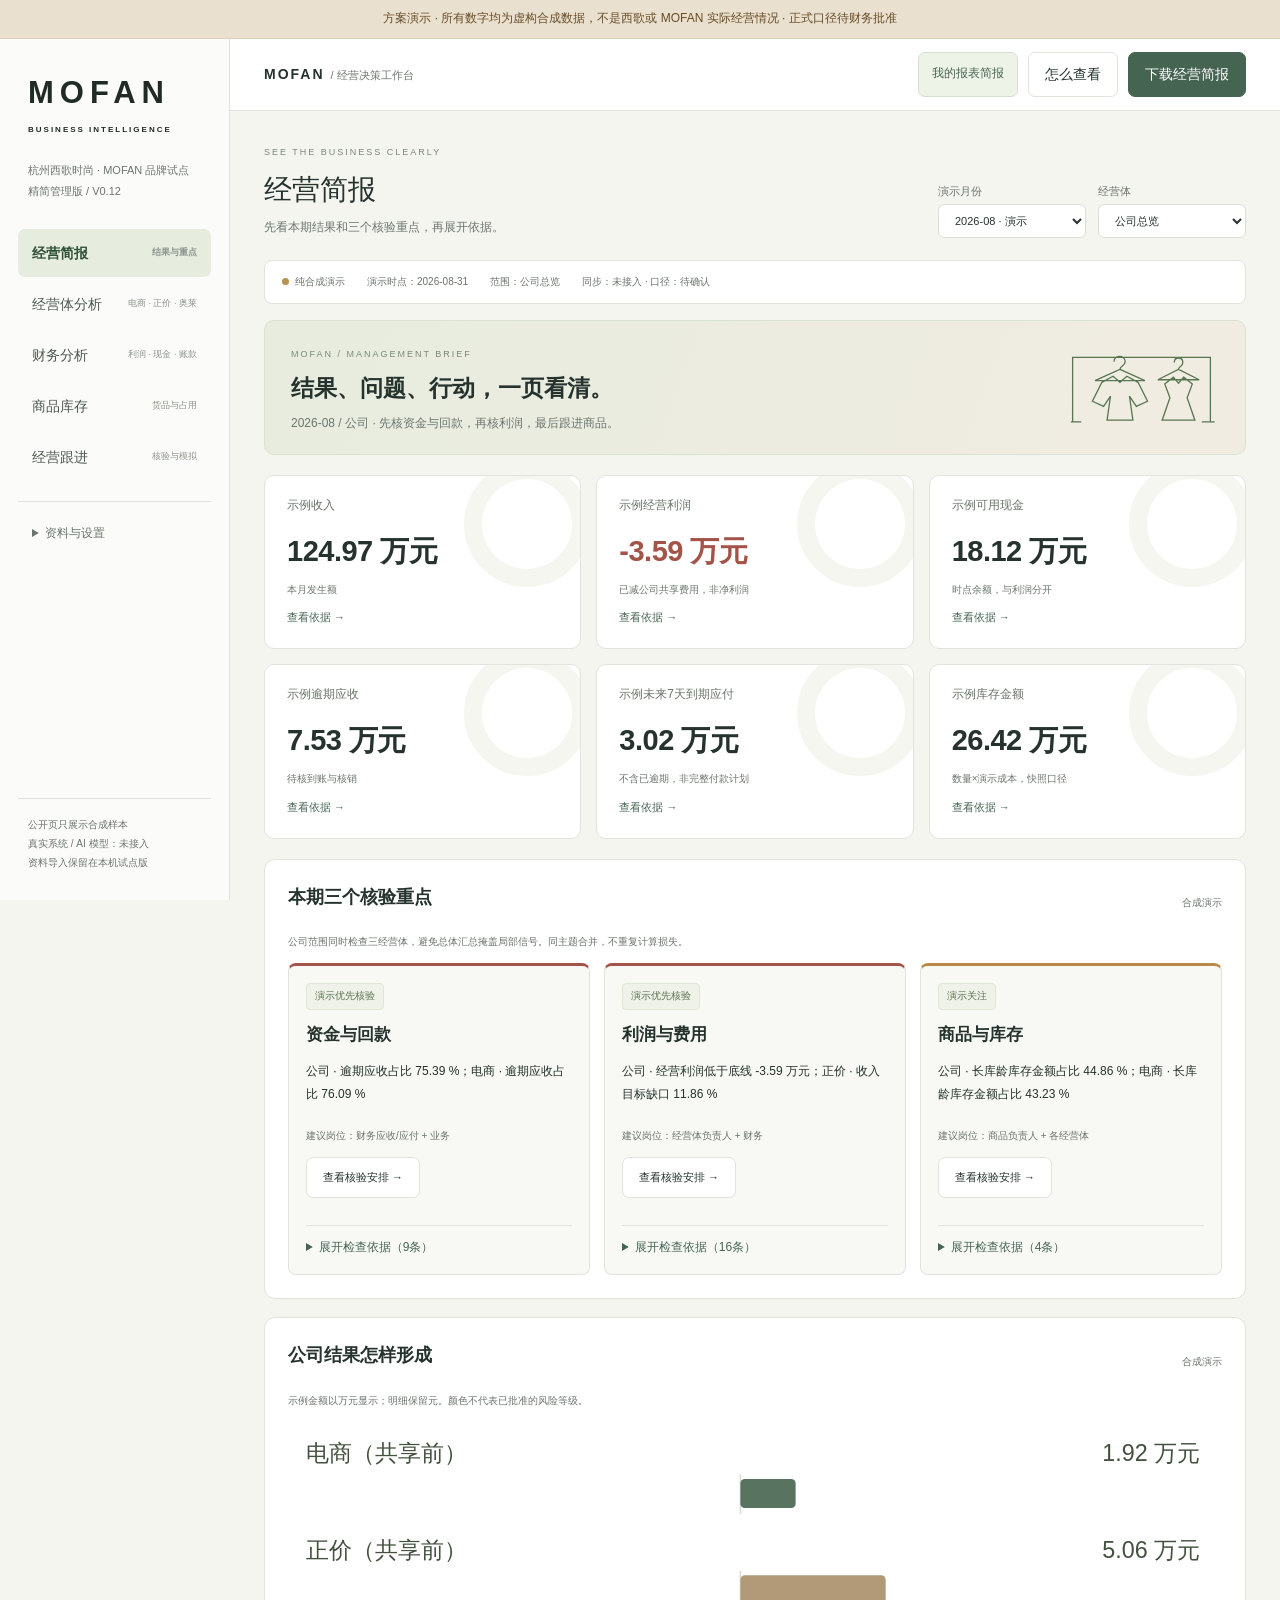
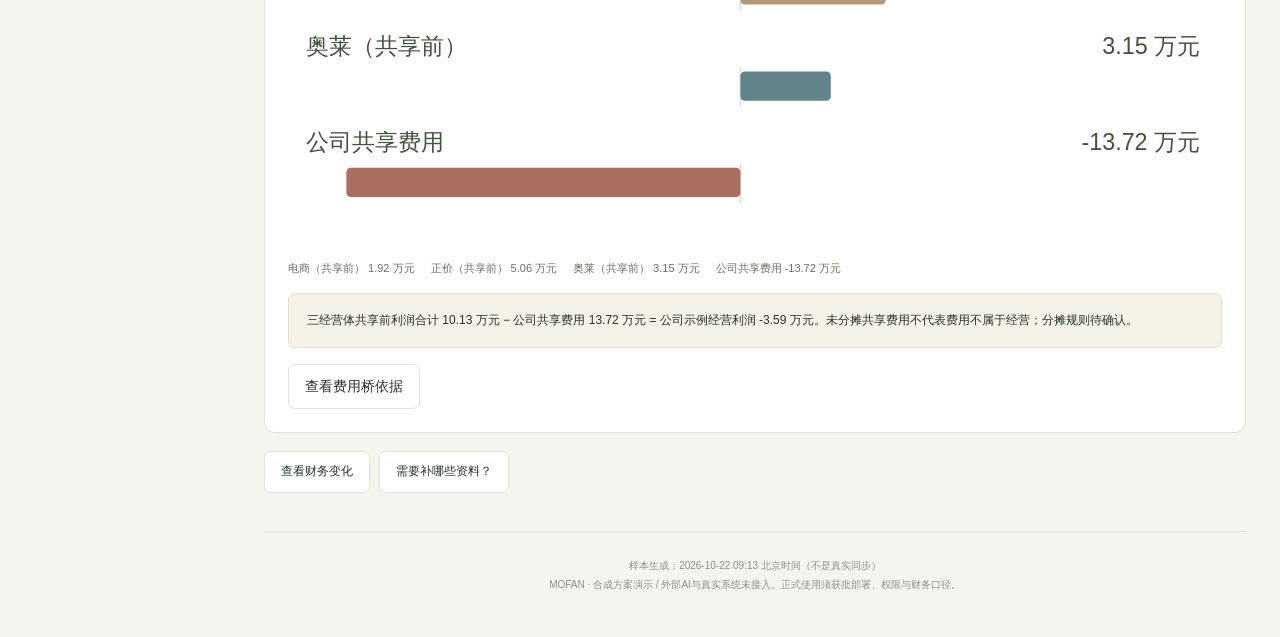
==== commit fa1f0709: "Add browser-local profit brief tool with no financial data uploads" ====
--- a/index.html
+++ b/index.html
@@ -1,7 +1,7 @@
 <!doctype html><html lang="zh-CN"><head><meta charset="utf-8"><meta name="viewport" content="width=device-width,initial-scale=1"><meta name="robots" content="noindex,nofollow"><meta http-equiv="Content-Security-Policy" content="default-src 'self';script-src 'self';style-src 'self';img-src 'self' data:;connect-src 'none';object-src 'none';base-uri 'none';form-action 'none'"><title>MOFAN · 经营驾驶舱｜合成方案演示</title><link rel="stylesheet" href="style.css"><script src="data.js" defer></script><script src="core.js" defer></script><script src="risk-core.js" defer></script><script src="management.js" defer></script><script src="app.js" defer></script></head><body>
 <div class="demo-ribbon">方案演示 · 所有数字均为虚构合成数据，不是西歌或 MOFAN 实际经营情况 · 正式口径待财务批准</div>
 <aside class="sidebar"><a class="brand" href="#overview">MOFAN<span>BUSINESS INTELLIGENCE</span></a><p class="brand-caption">杭州西歌时尚 · MOFAN 品牌试点<br>精简管理版 / V0.12</p><nav aria-label="经营分析"><div class="nav-primary"><button data-page="overview" class="active">经营简报<span>结果与重点</span></button><button data-page="units">经营体分析<span>电商 · 正价 · 奥莱</span></button><button data-page="analysis">财务分析<span>利润 · 现金 · 账款</span></button><button data-page="inventory">商品库存<span>货品与占用</span></button><button data-page="actions">经营跟进<span>核验与模拟</span></button></div><details id="workspace-menu"><summary>资料与设置</summary><button data-page="workbench">专业工作台<span>明细 · 接入 · 规则</span></button></details></nav><div class="sidebar-note">公开页只展示合成样本<br>真实系统 / AI 模型：未接入<br>资料导入保留在本机试点版</div></aside>
-<div class="workspace"><header><div>MOFAN <span>/ 经营决策工作台</span></div><div class="toolbar"><button id="help-button" class="quiet">怎么查看</button><button id="report-button">下载经营简报</button></div></header><main>
+<div class="workspace"><header><div>MOFAN <span>/ 经营决策工作台</span></div><div class="toolbar"><a class="local-tool-link" href="private-report.html">我的报表简报</a><button id="help-button" class="quiet">怎么查看</button><button id="report-button">下载经营简报</button></div></header><main>
 <div class="heading"><div><span class="eyebrow">SEE THE BUSINESS CLEARLY</span><h1 id="page-title">经营总览</h1><p id="page-subtitle"></p></div><div class="filters"><label>演示月份<select id="period"></select></label><label id="unit-label">经营体<select id="unit"><option value="">公司总览</option><option value="ecommerce">电商</option><option value="direct">正价</option><option value="outlet">奥莱</option></select></label></div></div>
 <div class="status-strip"><span><i></i>纯合成演示</span><span id="asof"></span><span id="scope-state"></span><span>同步：未接入 · 口径：待确认</span></div>
 <p id="feedback" role="status" aria-live="polite"></p><div id="page-content"></div>
--- a/style.css
+++ b/style.css
@@ -12,3 +12,5 @@
 #feedback:empty{display:none}
 
 .kpi>*{position:relative;z-index:1}@media(max-width:760px){svg.chart text{font-size:22px}}
+
+.local-tool-link{display:inline-flex;align-items:center;padding:9px 13px;border:1px solid #d5dfce;border-radius:7px;background:#eef3e8;text-decoration:none;font-size:12px}
